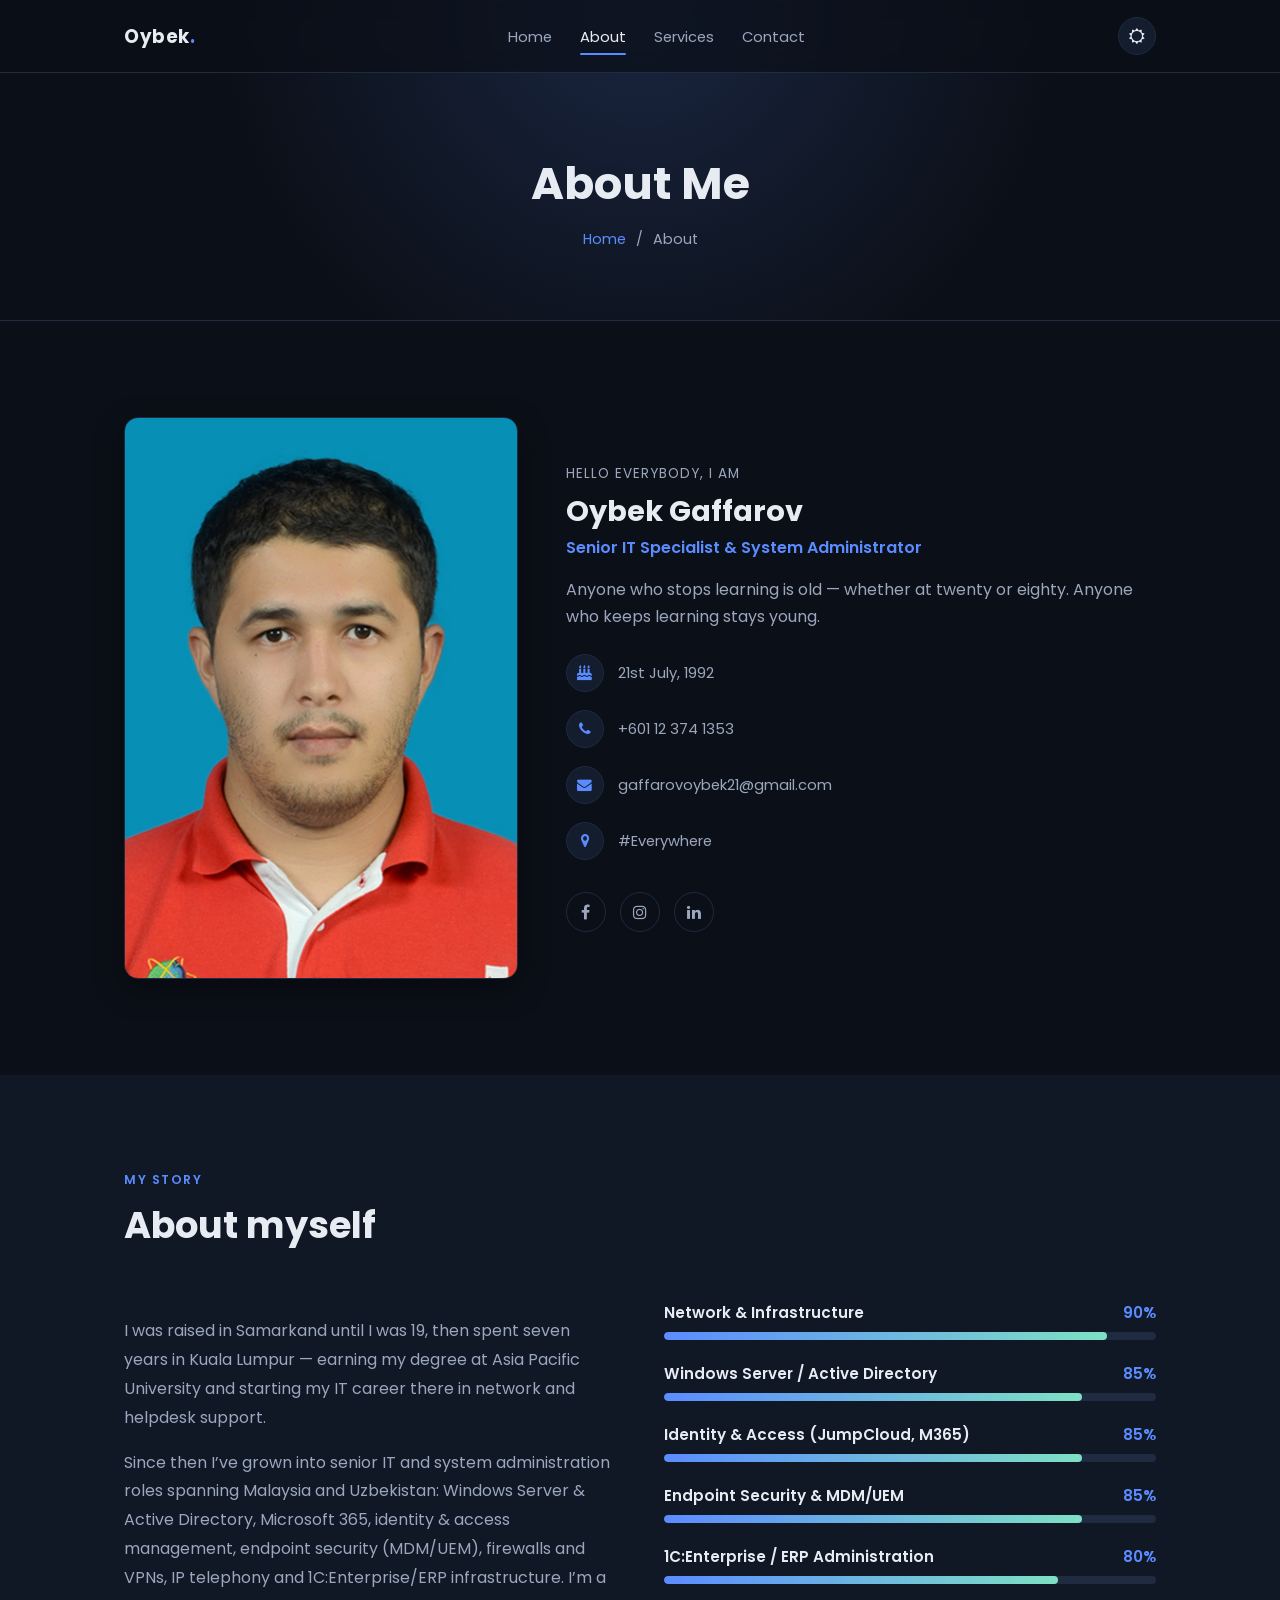
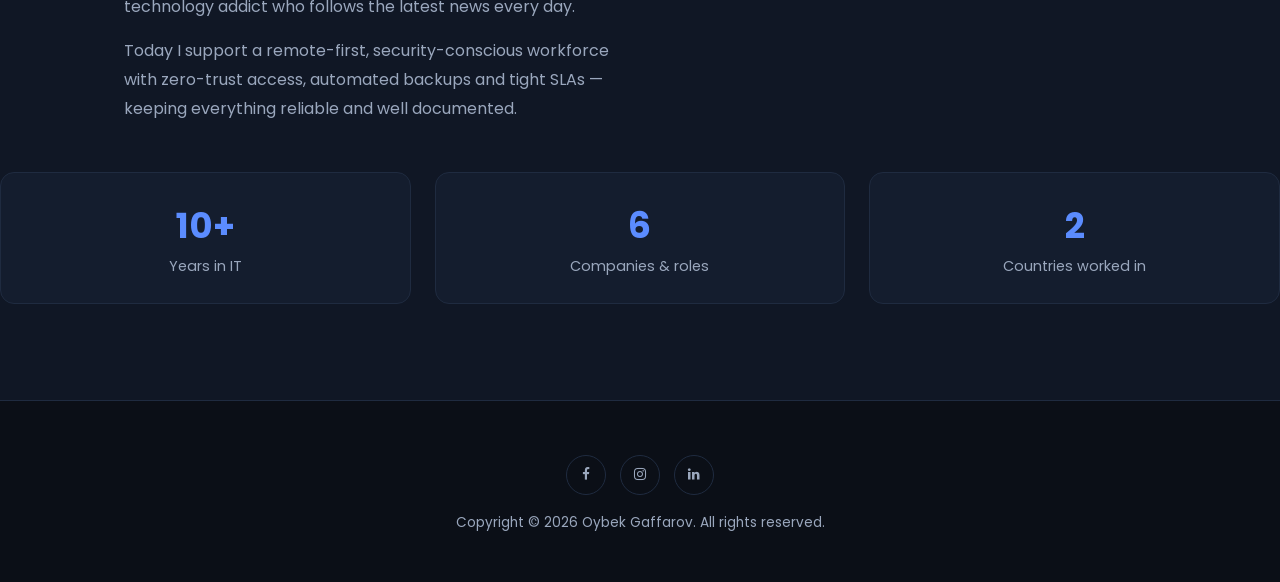
==== about-us.html @ 1976f448 "Enrich portfolio with real career data and visual polish - Hero, About, Skills rewritten to reflect " ====
<!doctype html>
<html lang="en">
<head>
	<script data-ad-client="ca-pub-3752044628903185" async src="https://pagead2.googlesyndication.com/pagead/js/adsbygoogle.js"></script>
	<script async src="https://www.googletagmanager.com/gtag/js?id=UA-128191536-2"></script>
	<script>
	  window.dataLayer = window.dataLayer || [];
	  function gtag(){dataLayer.push(arguments);}
	  gtag('js', new Date());
	  gtag('config', 'UA-128191536-2');
	</script>
	<meta charset="utf-8">
	<meta name="viewport" content="width=device-width, initial-scale=1, shrink-to-fit=no">
	<meta name="description" content="About Oybek Gaffarov — network engineer, tech enthusiast and lifelong learner.">
	<link rel="icon" href="img/favicon.png" type="image/png">
	<title>About — Oybek Gaffarov</title>
	<link rel="preconnect" href="https://fonts.googleapis.com">
	<link href="https://fonts.googleapis.com/css2?family=Poppins:wght@400;500;600;700&display=swap" rel="stylesheet">
	<link rel="stylesheet" href="css/font-awesome.min.css">
	<link rel="stylesheet" href="css/modern.css">
</head>
<body>

	<nav class="nav">
		<div class="container">
			<a href="index.html" class="brand">Oybek<span>.</span></a>
			<ul class="nav-links">
				<li><a href="index.html">Home</a></li>
				<li><a href="about-us.html" class="active">About</a></li>
				<li><a href="services.html">Services</a></li>
				<li><a href="contact.html">Contact</a></li>
			</ul>
			<div class="nav-actions">
				<button class="theme-toggle" aria-label="Toggle theme"><i class="fa fa-sun-o"></i></button>
				<button class="nav-toggle" aria-label="Toggle menu"><i class="fa fa-bars"></i></button>
			</div>
		</div>
	</nav>

	<header class="page-banner">
		<div class="container">
			<h1>About Me</h1>
			<div class="breadcrumb-nav"><a href="index.html">Home</a><span>/</span><span>About</span></div>
		</div>
	</header>

	<section>
		<div class="container">
			<div class="profile-grid">
				<div class="photo reveal"><img src="img/personal-2.jpg" alt="Oybek Gaffarov"></div>
				<div class="reveal">
					<div class="eyebrow">Hello everybody, I am</div>
					<h3>Oybek Gaffarov</h3>
					<div class="subtitle">Senior IT Specialist &amp; System Administrator</div>
					<p>Anyone who stops learning is old — whether at twenty or eighty. Anyone who keeps learning stays young.</p>
					<ul class="contact-info-list">
						<li><i class="fa fa-birthday-cake"></i> 21st July, 1992</li>
						<li><i class="fa fa-phone"></i> +601 12 374 1353</li>
						<li><i class="fa fa-envelope"></i> gaffarovoybek21@gmail.com</li>
						<li><i class="fa fa-map-marker"></i> #Everywhere</li>
					</ul>
					<div class="social-row">
						<a href="https://ru-ru.facebook.com/oybek.gaffarov" target="_blank" rel="noopener" aria-label="Facebook"><i class="fa fa-facebook"></i></a>
						<a href="https://www.instagram.com/ogaffarov/" target="_blank" rel="noopener" aria-label="Instagram"><i class="fa fa-instagram"></i></a>
						<a href="https://my.linkedin.com/in/oybek21" target="_blank" rel="noopener" aria-label="LinkedIn"><i class="fa fa-linkedin"></i></a>
					</div>
				</div>
			</div>
		</div>
	</section>

	<section class="bg-soft">
		<div class="container">
			<div class="section-head reveal">
				<div class="eyebrow">My story</div>
				<h2>About myself</h2>
			</div>
			<div class="about-grid">
				<div class="reveal">
					<p>I was raised in Samarkand until I was 19, then spent seven years in Kuala Lumpur — earning my degree at Asia Pacific University and starting my IT career there in network and helpdesk support.</p>
						<p>Since then I’ve grown into senior IT and system administration roles spanning Malaysia and Uzbekistan: Windows Server &amp; Active Directory, Microsoft 365, identity &amp; access management, endpoint security (MDM/UEM), firewalls and VPNs, IP telephony and 1C:Enterprise/ERP infrastructure. I’m a technology addict who follows the latest news every day.</p>
						<p>Today I support a remote-first, security-conscious workforce with zero-trust access, automated backups and tight SLAs — keeping everything reliable and well documented.</p>
				</div>
				<div class="reveal">
					<div class="skills-grid">
							<div class="skill-item"><h4>Network &amp; Infrastructure <span class="pct">90%</span></h4><div class="bar"><span data-pct="90"></span></div></div>
							<div class="skill-item"><h4>Windows Server / Active Directory <span class="pct">85%</span></h4><div class="bar"><span data-pct="85"></span></div></div>
							<div class="skill-item"><h4>Identity &amp; Access (JumpCloud, M365) <span class="pct">85%</span></h4><div class="bar"><span data-pct="85"></span></div></div>
							<div class="skill-item"><h4>Endpoint Security &amp; MDM/UEM <span class="pct">85%</span></h4><div class="bar"><span data-pct="85"></span></div></div>
							<div class="skill-item"><h4>1C:Enterprise / ERP Administration <span class="pct">80%</span></h4><div class="bar"><span data-pct="80"></span></div></div>
						</div>
					</div>
				</div>
			</div>
			<div class="stats-grid reveal">
				<div class="stat-card"><div class="num">10+</div><p>Years in IT</p></div>
				<div class="stat-card"><div class="num">6</div><p>Companies &amp; roles</p></div>
				<div class="stat-card"><div class="num">2</div><p>Countries worked in</p></div>
			</div>
		</div>
	</section>

	<footer class="footer">
		<div class="container">
			<div class="social-row">
				<a href="https://ru-ru.facebook.com/oybek.gaffarov" target="_blank" rel="noopener" aria-label="Facebook"><i class="fa fa-facebook"></i></a>
				<a href="https://www.instagram.com/ogaffarov/" target="_blank" rel="noopener" aria-label="Instagram"><i class="fa fa-instagram"></i></a>
				<a href="https://my.linkedin.com/in/oybek21" target="_blank" rel="noopener" aria-label="LinkedIn"><i class="fa fa-linkedin"></i></a>
			</div>
			<p>Copyright &copy; <script>document.write(new Date().getFullYear());</script> Oybek Gaffarov. All rights reserved.</p>
		</div>
	</footer>

	<button class="to-top" aria-label="Back to top"><i class="fa fa-angle-up"></i></button>
	<script src="js/modern.js"></script>
</body>
</html>
---- css/modern.css ----
/* Modern personal site theme — layered on top of legacy assets, but index.html no longer needs them */
:root{
  --bg:#0b0f17;
  --bg-soft:#101725;
  --card:#141d2e;
  --text:#e7ecf3;
  --text-dim:#9aa7bd;
  --accent:#5b8cff;
  --accent-2:#7ee0c3;
  --border:#1f2b40;
  --radius:14px;
  --shadow:0 10px 30px rgba(0,0,0,.35);
  --maxw:1080px;
}
[data-theme="light"]{
  --bg:#f6f8fb;
  --bg-soft:#ffffff;
  --card:#ffffff;
  --text:#101828;
  --text-dim:#5a6578;
  --border:#e4e9f1;
  --shadow:0 10px 30px rgba(20,30,50,.08);
}
*{box-sizing:border-box;}
html{scroll-behavior:smooth;}
body{
  margin:0;
  font-family:'Poppins',Arial,Helvetica,sans-serif;
  background:var(--bg);
  color:var(--text);
  transition:background .3s ease,color .3s ease;
  overflow-x:hidden;
}
a{color:inherit;text-decoration:none;}
img{max-width:100%;display:block;}
.container{max-width:var(--maxw);margin:0 auto;padding:0 24px;}
section{padding:96px 0;}

/* Nav */
.nav{
  position:fixed;top:0;left:0;right:0;z-index:1000;
  background:rgba(11,15,23,.7);
  backdrop-filter:blur(10px);
  border-bottom:1px solid var(--border);
  transition:background .3s ease,border-color .3s ease;
}
[data-theme="light"] .nav{background:rgba(255,255,255,.75);}
.nav .container{display:flex;align-items:center;justify-content:space-between;height:72px;}
.brand{font-weight:700;font-size:1.15rem;letter-spacing:.5px;}
.brand span{color:var(--accent);}
.nav-links{display:flex;gap:28px;list-style:none;margin:0;padding:0;}
.nav-links a{
  font-size:.92rem;color:var(--text-dim);position:relative;padding:6px 0;
  transition:color .2s ease;
}
.nav-links a:hover,.nav-links a.active{color:var(--text);}
.nav-links a.active::after{
  content:"";position:absolute;left:0;bottom:-2px;width:100%;height:2px;background:var(--accent);border-radius:2px;
}
.nav-actions{display:flex;align-items:center;gap:14px;}
.theme-toggle{
  width:38px;height:38px;border-radius:50%;border:1px solid var(--border);
  background:var(--card);color:var(--text);display:flex;align-items:center;justify-content:center;
  cursor:pointer;font-size:1rem;transition:transform .2s ease;
}
.theme-toggle:hover{transform:scale(1.08);}
.nav-toggle{display:none;background:none;border:none;color:var(--text);font-size:1.4rem;cursor:pointer;}

@media (max-width:820px){
  .nav-links{
    position:fixed;inset:72px 0 0 0;flex-direction:column;align-items:center;justify-content:center;gap:32px;
    background:var(--bg);transform:translateX(100%);transition:transform .3s ease;
  }
  .nav-links.open{transform:translateX(0);}
  .nav-toggle{display:block;}
}

/* Hero */
.hero{
  min-height:100vh;display:flex;align-items:center;padding-top:72px;
  position:relative;
}
.hero::before{
  content:"";position:absolute;inset:0;z-index:-1;
  background:radial-gradient(circle at 80% 20%,rgba(91,140,255,.18),transparent 55%),
             radial-gradient(circle at 10% 80%,rgba(126,224,195,.12),transparent 55%);
}
.hero .container{display:grid;grid-template-columns:1.1fr .9fr;gap:48px;align-items:center;}
.hero-eyebrow{color:var(--accent);font-weight:600;letter-spacing:1.5px;text-transform:uppercase;font-size:.8rem;}
.hero h1{font-size:clamp(2.2rem,5vw,3.4rem);line-height:1.1;margin:14px 0 8px;}
.hero h1 .highlight{color:var(--accent);}
.hero .role{font-size:1.2rem;color:var(--text-dim);min-height:1.6em;}
.hero .role .cursor{display:inline-block;width:2px;background:var(--accent);margin-left:2px;animation:blink 1s steps(1) infinite;}
@keyframes blink{50%{opacity:0;}}
.hero p.lead{color:var(--text-dim);margin:18px 0 28px;max-width:520px;}
.btn-row{display:flex;gap:14px;flex-wrap:wrap;}
.btn{
  display:inline-flex;align-items:center;gap:8px;padding:13px 26px;border-radius:999px;
  font-weight:600;font-size:.92rem;transition:all .25s ease;border:1px solid transparent;cursor:pointer;
}
.btn-primary{background:var(--accent);color:#fff;}
.btn-primary:hover{transform:translateY(-2px);box-shadow:0 12px 24px rgba(91,140,255,.35);}
.btn-outline{border-color:var(--border);color:var(--text);}
.btn-outline:hover{border-color:var(--accent);color:var(--accent);}
.social-row{display:flex;gap:14px;margin-top:32px;}
.social-row a{
  width:40px;height:40px;border-radius:50%;border:1px solid var(--border);
  display:flex;align-items:center;justify-content:center;transition:all .2s ease;color:var(--text-dim);
}
.social-row a:hover{background:var(--accent);color:#fff;border-color:var(--accent);transform:translateY(-3px);}

.hero-portrait{position:relative;justify-self:center;}
.hero-portrait .ring{
  width:320px;height:320px;border-radius:50%;overflow:hidden;border:4px solid var(--card);
  box-shadow:var(--shadow);position:relative;
}
.hero-portrait img{width:100%;height:100%;object-fit:cover;}
.hero-portrait .badge{
  position:absolute;bottom:10px;right:0;background:var(--card);border:1px solid var(--border);
  border-radius:999px;padding:10px 16px;font-size:.8rem;font-weight:600;box-shadow:var(--shadow);
  display:flex;align-items:center;gap:8px;
}
.hero-portrait .badge .dot{width:8px;height:8px;border-radius:50%;background:var(--accent-2);}

/* Reveal */
.reveal{opacity:0;transform:translateY(24px);transition:opacity .6s ease,transform .6s ease;}
.reveal.in{opacity:1;transform:none;}

/* Section heads */
.section-head{margin-bottom:48px;}
.section-head .eyebrow{color:var(--accent);font-weight:600;letter-spacing:1.5px;text-transform:uppercase;font-size:.78rem;}
.section-head h2{font-size:clamp(1.7rem,3vw,2.3rem);margin:8px 0 6px;}
.section-head p{color:var(--text-dim);max-width:560px;}

.bg-soft{background:var(--bg-soft);}

/* About grid */
.about-grid{display:grid;grid-template-columns:1fr 1fr;gap:48px;align-items:start;}
.about-grid p{color:var(--text-dim);line-height:1.8;margin-bottom:16px;}
.facts{list-style:none;margin:24px 0 0;padding:0;display:grid;grid-template-columns:1fr 1fr;gap:14px;}
.facts li{font-size:.9rem;color:var(--text-dim);display:flex;align-items:center;gap:10px;}
.facts li i{color:var(--accent);width:18px;}

/* Skills */
.skills-grid{display:grid;gap:22px;}
.skill-item h4{display:flex;justify-content:space-between;font-size:.95rem;font-weight:600;margin:0 0 8px;}
.skill-item h4 .pct{color:var(--accent);}
.bar{height:8px;border-radius:99px;background:var(--border);overflow:hidden;}
.bar span{display:block;height:100%;width:0;border-radius:99px;background:linear-gradient(90deg,var(--accent),var(--accent-2));transition:width 1.2s ease;}

/* Skill tag cloud */
.tag-cloud{display:flex;flex-wrap:wrap;gap:10px;margin-top:36px;}
.tag-cloud span{
  font-size:.82rem;color:var(--text-dim);background:var(--card);border:1px solid var(--border);
  padding:7px 14px;border-radius:999px;transition:all .2s ease;cursor:default;
}
.tag-cloud span:hover{color:var(--accent);border-color:var(--accent);transform:translateY(-2px);}

/* Timeline */
.timeline{position:relative;padding-left:30px;border-left:2px solid var(--border);}
.timeline-item{position:relative;padding-bottom:40px;}
.timeline-item:last-child{padding-bottom:0;}
.timeline-item::before{
  content:"";position:absolute;left:-37px;top:4px;width:12px;height:12px;border-radius:50%;
  background:var(--accent);border:3px solid var(--bg);box-shadow:0 0 0 4px rgba(91,140,255,.15);
}
.timeline-item .period{
  display:inline-block;font-size:.74rem;color:var(--accent);font-weight:600;text-transform:uppercase;
  letter-spacing:.5px;background:rgba(91,140,255,.1);padding:4px 12px;border-radius:999px;
}
.timeline-item h4{margin:10px 0 4px;font-size:1.08rem;}
.timeline-item .company{color:var(--text-dim);font-size:.86rem;margin-bottom:8px;display:flex;align-items:center;gap:8px;}
.timeline-item .company i{color:var(--accent);}
.timeline-item p{margin:0 0 8px;color:var(--text-dim);font-size:.92rem;line-height:1.6;}
.role-points{margin:8px 0 0;padding-left:0;list-style:none;display:grid;gap:7px;}
.role-points li{position:relative;padding-left:22px;color:var(--text-dim);font-size:.9rem;line-height:1.55;}
.role-points li::before{content:"\f00c";font-family:FontAwesome;position:absolute;left:0;top:1px;color:var(--accent-2);font-size:.78rem;}
.role-points strong{color:var(--text);font-weight:600;}

.tabs{display:flex;gap:10px;margin-bottom:32px;}
.tab-btn{
  padding:10px 20px;border-radius:999px;border:1px solid var(--border);background:transparent;color:var(--text-dim);
  font-weight:600;font-size:.88rem;cursor:pointer;transition:all .2s ease;
}
.tab-btn.active{background:var(--accent);color:#fff;border-color:var(--accent);}
.tab-panel{display:none;}
.tab-panel.active{display:block;}

/* Cards */
.cards-grid{display:grid;grid-template-columns:repeat(3,1fr);gap:24px;}
.card{
  background:var(--card);border:1px solid var(--border);border-radius:var(--radius);padding:30px;
  transition:transform .25s ease,box-shadow .25s ease;
}
.card:hover{transform:translateY(-6px);box-shadow:var(--shadow);}
.card i{font-size:1.6rem;color:var(--accent);margin-bottom:14px;display:inline-block;}
.card h4{margin:0 0 8px;font-size:1.05rem;}
.card p{margin:0;color:var(--text-dim);font-size:.9rem;line-height:1.6;}

/* Contact */
.contact-grid{display:grid;grid-template-columns:.9fr 1.1fr;gap:48px;}
.contact-info-list{list-style:none;margin:24px 0;padding:0;display:flex;flex-direction:column;gap:18px;}
.contact-info-list li{display:flex;align-items:center;gap:14px;color:var(--text-dim);font-size:.92rem;}
.contact-info-list i{
  width:38px;height:38px;border-radius:50%;background:var(--card);border:1px solid var(--border);
  display:flex;align-items:center;justify-content:center;color:var(--accent);flex-shrink:0;
}
form.contact-form{display:grid;gap:16px;}
.form-row{display:grid;grid-template-columns:1fr 1fr;gap:16px;}
.contact-form input,.contact-form textarea{
  width:100%;padding:14px 16px;border-radius:10px;border:1px solid var(--border);
  background:var(--card);color:var(--text);font-family:inherit;font-size:.92rem;transition:border-color .2s ease;
}
.contact-form input:focus,.contact-form textarea:focus{outline:none;border-color:var(--accent);}
.contact-form textarea{resize:vertical;min-height:130px;}
#form-status{font-size:.88rem;margin-top:6px;min-height:1.2em;}
#form-status.ok{color:var(--accent-2);}
#form-status.err{color:#ff6b6b;}

/* Inner page banner */
.page-banner{
  padding:150px 0 70px;text-align:center;position:relative;
  background:radial-gradient(circle at 50% 0%,rgba(91,140,255,.18),transparent 60%);
  border-bottom:1px solid var(--border);
}
.page-banner h1{font-size:clamp(2rem,4vw,2.8rem);margin:0 0 12px;}
.breadcrumb-nav{display:flex;gap:10px;justify-content:center;color:var(--text-dim);font-size:.9rem;}
.breadcrumb-nav a{color:var(--accent);}
.breadcrumb-nav span{color:var(--text-dim);}

/* Profile (about) */
.profile-grid{display:grid;grid-template-columns:.8fr 1.2fr;gap:48px;align-items:center;}
.profile-grid .photo{border-radius:var(--radius);overflow:hidden;border:1px solid var(--border);box-shadow:var(--shadow);}
.profile-grid h3{font-size:1.8rem;margin:6px 0 2px;}
.profile-grid .subtitle{color:var(--accent);font-weight:600;margin-bottom:14px;}
.profile-grid .eyebrow{color:var(--text-dim);font-size:.85rem;text-transform:uppercase;letter-spacing:1px;}
.profile-grid p{color:var(--text-dim);line-height:1.7;}

/* Stats */
.stats-grid{display:grid;grid-template-columns:repeat(3,1fr);gap:24px;margin-top:32px;}
.stat-card{background:var(--card);border:1px solid var(--border);border-radius:var(--radius);padding:26px;text-align:center;}
.stat-card .num{font-size:2.2rem;font-weight:700;color:var(--accent);}
.stat-card p{margin:4px 0 0;color:var(--text-dim);font-size:.9rem;}

/* Service cards with image */
.service-card{
  background:var(--card);border:1px solid var(--border);border-radius:var(--radius);overflow:hidden;
  transition:transform .25s ease,box-shadow .25s ease;text-align:center;
}
.service-card:hover{transform:translateY(-6px);box-shadow:var(--shadow);}
.service-card .thumb{height:150px;display:flex;align-items:center;justify-content:center;background:var(--bg-soft);padding:24px;}
.service-card .thumb img{max-height:100%;width:auto;object-fit:contain;}
.service-card .body{padding:26px;}
.service-card h4{margin:0 0 8px;font-size:1.1rem;}
.service-card p{margin:0;color:var(--text-dim);font-size:.9rem;line-height:1.6;}

/* Map */
.map-embed{border:1px solid var(--border);border-radius:var(--radius);overflow:hidden;margin-bottom:40px;height:340px;}
.map-embed iframe{width:100%;height:100%;border:0;filter:grayscale(.2);}

@media (max-width:900px){
  .profile-grid{grid-template-columns:1fr;text-align:center;}
  .stats-grid{grid-template-columns:1fr;}
}

/* Footer */
.footer{padding:36px 0;border-top:1px solid var(--border);text-align:center;color:var(--text-dim);font-size:.85rem;}
.footer .social-row{justify-content:center;margin:18px 0;}

/* Back to top */
.to-top{
  position:fixed;bottom:28px;right:28px;width:44px;height:44px;border-radius:50%;
  background:var(--accent);color:#fff;display:flex;align-items:center;justify-content:center;
  border:none;cursor:pointer;opacity:0;transform:translateY(10px);transition:all .25s ease;z-index:900;
}
.to-top.show{opacity:1;transform:none;}

@media (max-width:900px){
  .hero .container{grid-template-columns:1fr;text-align:center;}
  .hero-portrait{order:-1;}
  .social-row,.btn-row{justify-content:center;}
  .about-grid,.contact-grid{grid-template-columns:1fr;}
  .cards-grid{grid-template-columns:1fr;}
  .form-row{grid-template-columns:1fr;}
  .facts{grid-template-columns:1fr;}
}
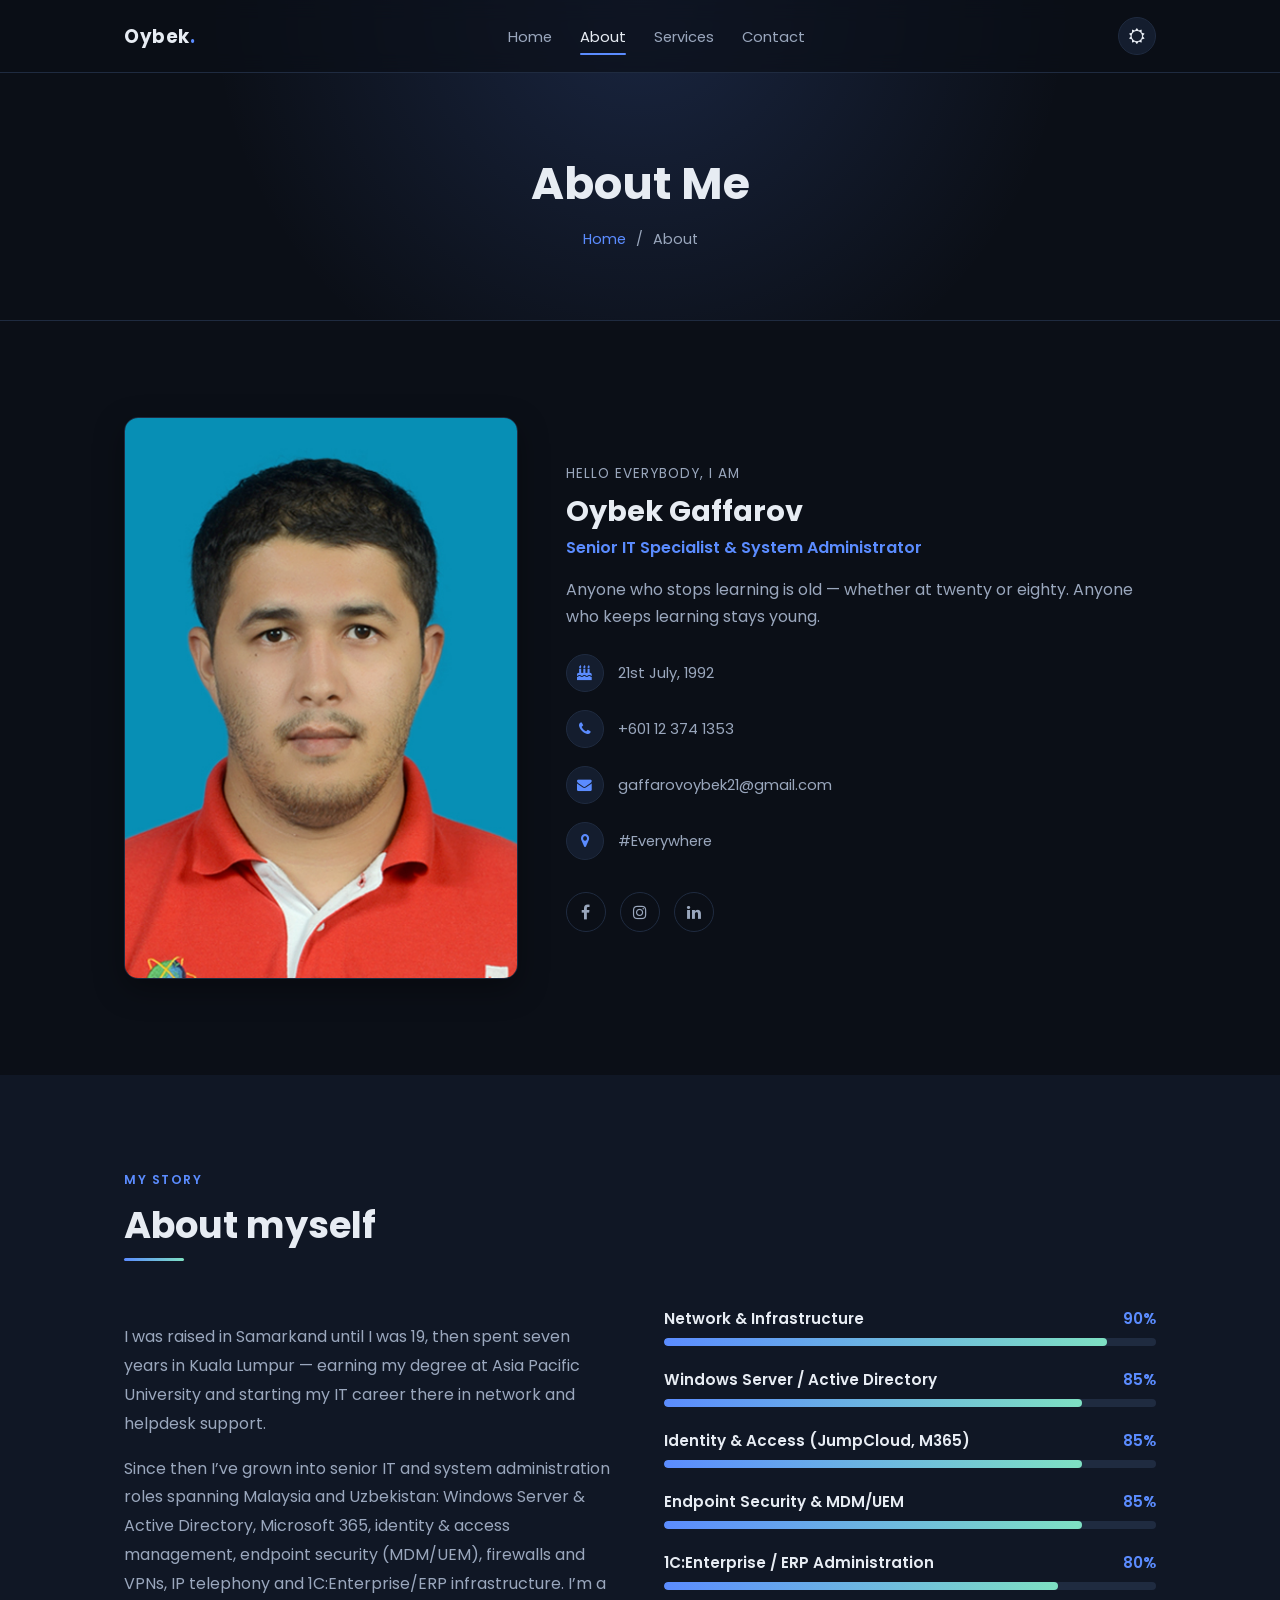
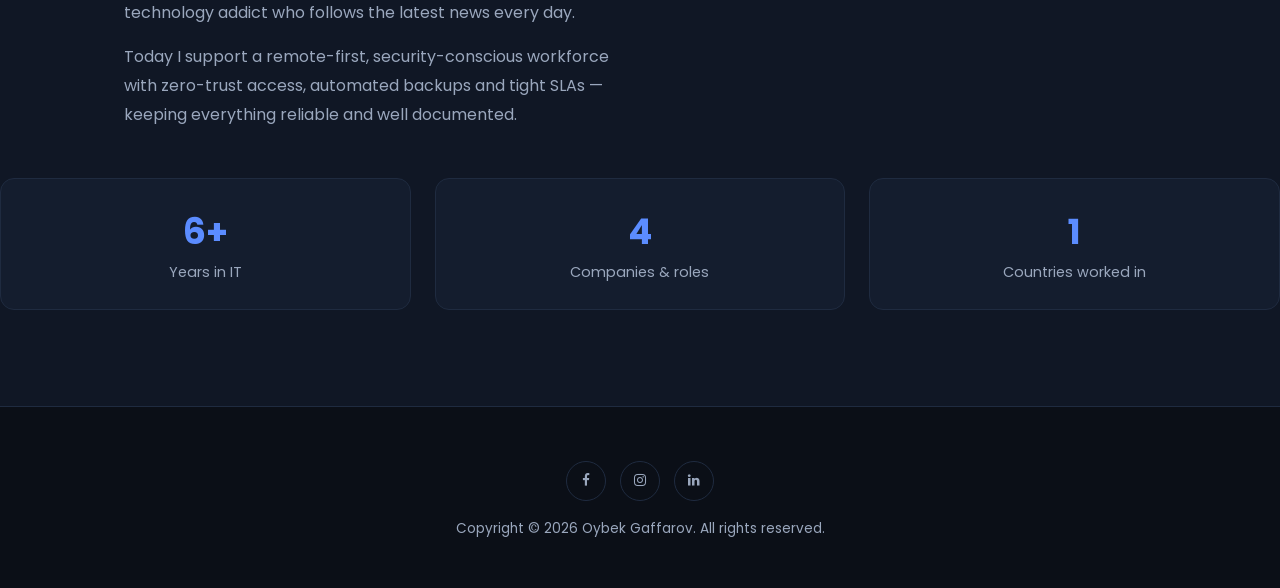
==== commit bbec88c8: "Add rich animations and visual polish - Hero: floating gradient blobs, animated shine gradient on na" ====
--- a/about-us.html
+++ b/about-us.html
@@ -12,7 +12,8 @@
 	<meta charset="utf-8">
 	<meta name="viewport" content="width=device-width, initial-scale=1, shrink-to-fit=no">
 	<meta name="description" content="About Oybek Gaffarov — network engineer, tech enthusiast and lifelong learner.">
-	<link rel="icon" href="img/favicon.png" type="image/png">
+	<link rel="icon" href="img/favicon.svg" type="image/svg+xml">
+	<link rel="alternate icon" href="img/favicon.png" type="image/png">
 	<title>About — Oybek Gaffarov</title>
 	<link rel="preconnect" href="https://fonts.googleapis.com">
 	<link href="https://fonts.googleapis.com/css2?family=Poppins:wght@400;500;600;700&display=swap" rel="stylesheet">
@@ -20,6 +21,8 @@
 	<link rel="stylesheet" href="css/modern.css">
 </head>
 <body>
+
+	<div class="scroll-progress"></div>
 
 	<nav class="nav">
 		<div class="container">
--- a/css/modern.css
+++ b/css/modern.css
@@ -85,10 +85,22 @@
   background:radial-gradient(circle at 80% 20%,rgba(91,140,255,.18),transparent 55%),
              radial-gradient(circle at 10% 80%,rgba(126,224,195,.12),transparent 55%);
 }
+/* Floating animated blobs behind hero */
+.hero .blob{position:absolute;border-radius:50%;filter:blur(60px);opacity:.5;z-index:-1;pointer-events:none;}
+.hero .blob.b1{width:380px;height:380px;background:rgba(91,140,255,.35);top:-60px;right:-40px;animation:float1 14s ease-in-out infinite;}
+.hero .blob.b2{width:320px;height:320px;background:rgba(126,224,195,.28);bottom:-80px;left:-60px;animation:float2 18s ease-in-out infinite;}
+@keyframes float1{0%,100%{transform:translate(0,0) scale(1);}50%{transform:translate(-30px,40px) scale(1.1);}}
+@keyframes float2{0%,100%{transform:translate(0,0) scale(1);}50%{transform:translate(40px,-30px) scale(1.08);}}
 .hero .container{display:grid;grid-template-columns:1.1fr .9fr;gap:48px;align-items:center;}
 .hero-eyebrow{color:var(--accent);font-weight:600;letter-spacing:1.5px;text-transform:uppercase;font-size:.8rem;}
 .hero h1{font-size:clamp(2.2rem,5vw,3.4rem);line-height:1.1;margin:14px 0 8px;}
-.hero h1 .highlight{color:var(--accent);}
+.hero h1 .highlight{
+  background:linear-gradient(90deg,var(--accent),var(--accent-2),var(--accent));
+  background-size:200% auto;
+  -webkit-background-clip:text;background-clip:text;-webkit-text-fill-color:transparent;
+  animation:shine 5s linear infinite;
+}
+@keyframes shine{to{background-position:200% center;}}
 .hero .role{font-size:1.2rem;color:var(--text-dim);min-height:1.6em;}
 .hero .role .cursor{display:inline-block;width:2px;background:var(--accent);margin-left:2px;animation:blink 1s steps(1) infinite;}
 @keyframes blink{50%{opacity:0;}}
@@ -109,10 +121,17 @@
 }
 .social-row a:hover{background:var(--accent);color:#fff;border-color:var(--accent);transform:translateY(-3px);}
 
-.hero-portrait{position:relative;justify-self:center;}
+.hero-portrait{position:relative;justify-self:center;animation:bob 6s ease-in-out infinite;}
+@keyframes bob{0%,100%{transform:translateY(0);}50%{transform:translateY(-16px);}}
+.hero-portrait::before{
+  content:"";position:absolute;inset:-14px;border-radius:50%;z-index:0;
+  background:conic-gradient(from 0deg,var(--accent),var(--accent-2),var(--accent));
+  animation:spin 8s linear infinite;filter:blur(2px);opacity:.85;
+}
+@keyframes spin{to{transform:rotate(360deg);}}
 .hero-portrait .ring{
-  width:320px;height:320px;border-radius:50%;overflow:hidden;border:4px solid var(--card);
-  box-shadow:var(--shadow);position:relative;
+  width:320px;height:320px;border-radius:50%;overflow:hidden;border:6px solid var(--bg);
+  box-shadow:var(--shadow);position:relative;z-index:1;
 }
 .hero-portrait img{width:100%;height:100%;object-fit:cover;}
 .hero-portrait .badge{
@@ -190,10 +209,17 @@
 .cards-grid{display:grid;grid-template-columns:repeat(3,1fr);gap:24px;}
 .card{
   background:var(--card);border:1px solid var(--border);border-radius:var(--radius);padding:30px;
-  transition:transform .25s ease,box-shadow .25s ease;
-}
-.card:hover{transform:translateY(-6px);box-shadow:var(--shadow);}
-.card i{font-size:1.6rem;color:var(--accent);margin-bottom:14px;display:inline-block;}
+  transition:transform .3s ease,box-shadow .3s ease,border-color .3s ease;position:relative;overflow:hidden;
+}
+.card::before{
+  content:"";position:absolute;top:0;left:0;right:0;height:3px;
+  background:linear-gradient(90deg,var(--accent),var(--accent-2));
+  transform:scaleX(0);transform-origin:left;transition:transform .3s ease;
+}
+.card:hover{transform:translateY(-8px);box-shadow:0 18px 40px rgba(91,140,255,.18);border-color:var(--accent);}
+.card:hover::before{transform:scaleX(1);}
+.card i{font-size:1.7rem;color:var(--accent);margin-bottom:14px;display:inline-block;transition:transform .3s ease;}
+.card:hover i{transform:scale(1.15) rotate(-6deg);}
 .card h4{margin:0 0 8px;font-size:1.05rem;}
 .card p{margin:0;color:var(--text-dim);font-size:.9rem;line-height:1.6;}
 
@@ -274,6 +300,57 @@
   border:none;cursor:pointer;opacity:0;transform:translateY(10px);transition:all .25s ease;z-index:900;
 }
 .to-top.show{opacity:1;transform:none;}
+
+/* Scroll progress bar */
+.scroll-progress{
+  position:fixed;top:0;left:0;height:3px;width:0;z-index:1100;
+  background:linear-gradient(90deg,var(--accent),var(--accent-2));
+  box-shadow:0 0 10px rgba(91,140,255,.6);transition:width .1s linear;
+}
+
+/* Nav shrink on scroll */
+.nav.scrolled{box-shadow:0 6px 24px rgba(0,0,0,.18);}
+.nav.scrolled .container{height:60px;}
+
+/* Reveal direction variants + stagger */
+.reveal.from-left{transform:translateX(-40px);}
+.reveal.from-right{transform:translateX(40px);}
+.reveal.zoom{transform:scale(.92);}
+.reveal.in{opacity:1;transform:none;}
+
+/* Animated underline under section headings */
+.section-head h2{position:relative;display:inline-block;}
+.section-head h2::after{
+  content:"";position:absolute;left:0;bottom:-8px;height:3px;width:0;border-radius:3px;
+  background:linear-gradient(90deg,var(--accent),var(--accent-2));transition:width .8s ease .2s;
+}
+.section-head.in h2::after,.reveal.in .section-head h2::after,.section-head h2.in::after{width:60px;}
+
+/* Skill bar shimmer */
+.bar span{position:relative;}
+.bar span::after{
+  content:"";position:absolute;inset:0;border-radius:99px;
+  background:linear-gradient(90deg,transparent,rgba(255,255,255,.35),transparent);
+  transform:translateX(-100%);animation:shimmer 2.2s ease-in-out infinite;
+}
+@keyframes shimmer{100%{transform:translateX(100%);}}
+
+/* Buttons subtle pulse on primary */
+.btn-primary{position:relative;overflow:hidden;}
+.btn-primary::after{
+  content:"";position:absolute;top:50%;left:50%;width:0;height:0;border-radius:50%;
+  background:rgba(255,255,255,.25);transform:translate(-50%,-50%);transition:width .5s ease,height .5s ease;
+}
+.btn-primary:hover::after{width:240px;height:240px;}
+
+/* Social row pop */
+.social-row a:hover{transform:translateY(-4px) scale(1.1);}
+
+/* Respect reduced motion */
+@media (prefers-reduced-motion:reduce){
+  *,*::before,*::after{animation:none !important;transition:none !important;}
+  .reveal{opacity:1 !important;transform:none !important;}
+}
 
 @media (max-width:900px){
   .hero .container{grid-template-columns:1fr;text-align:center;}
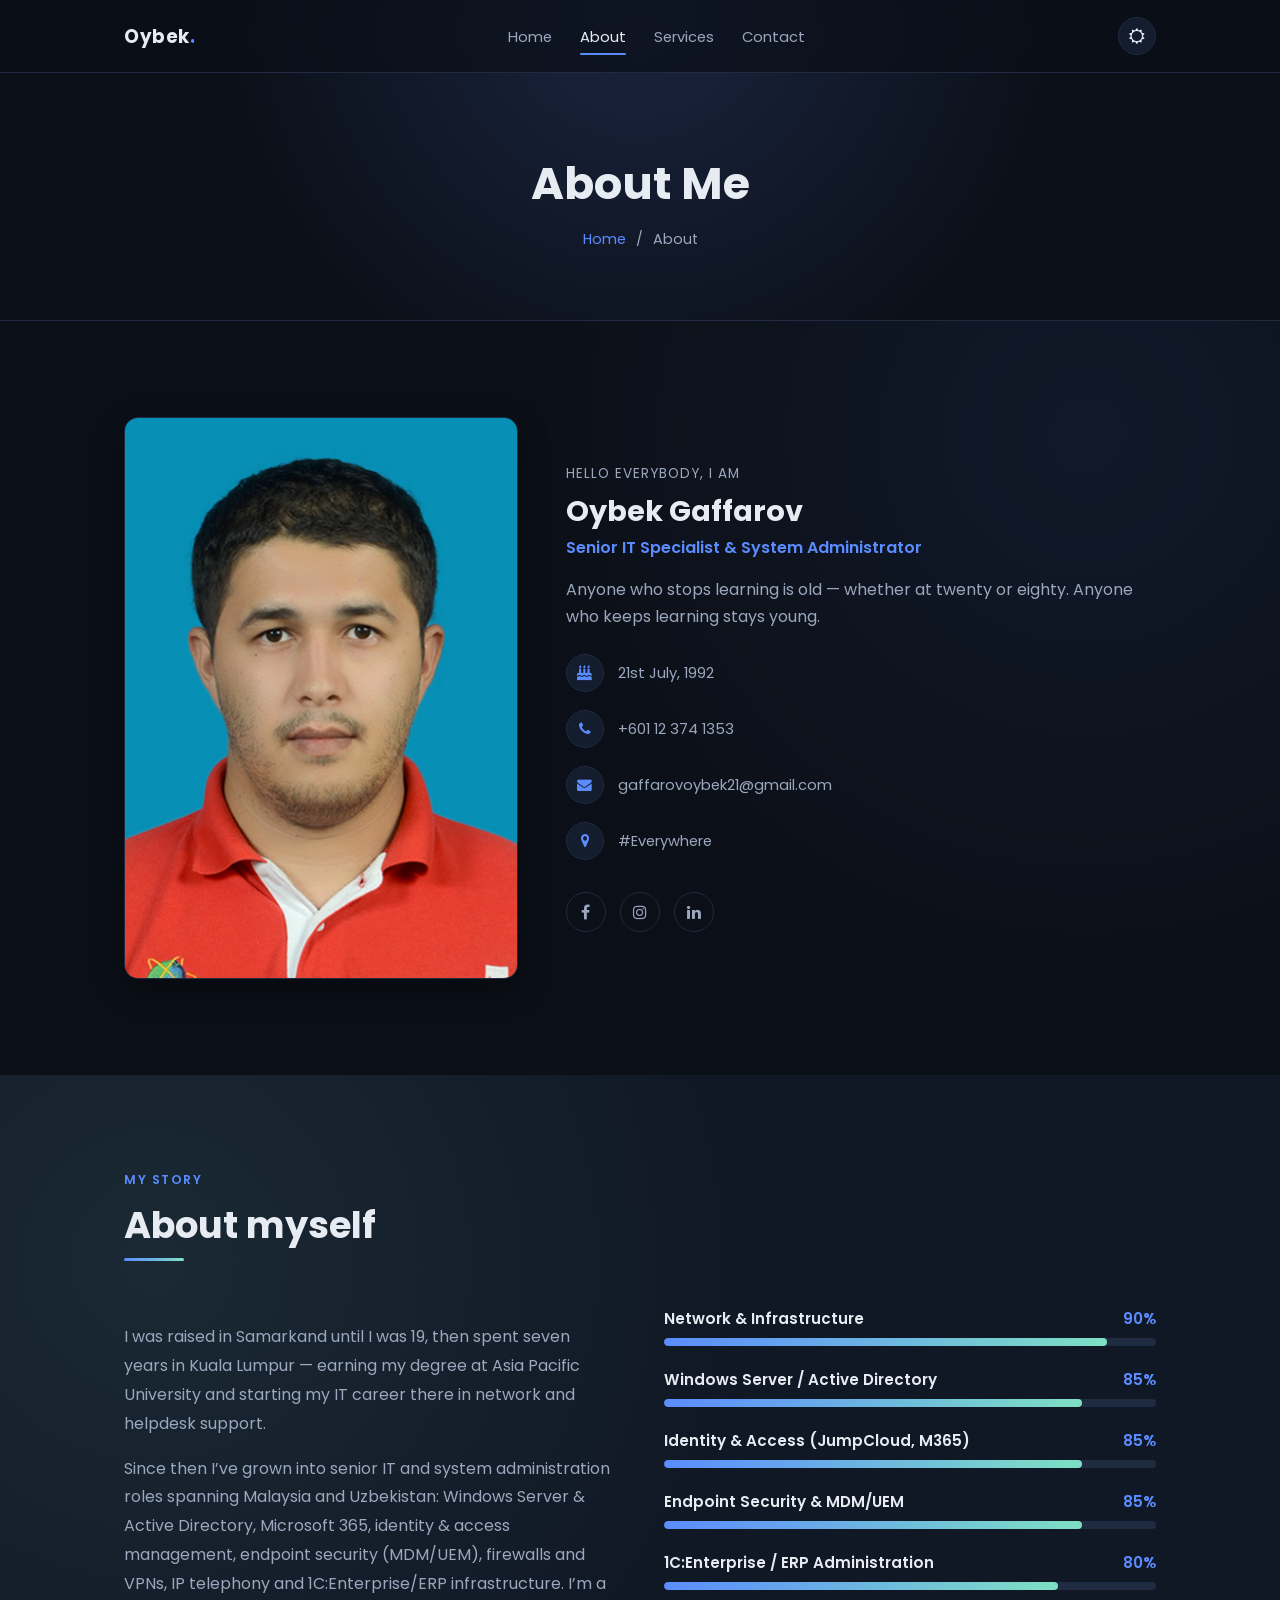
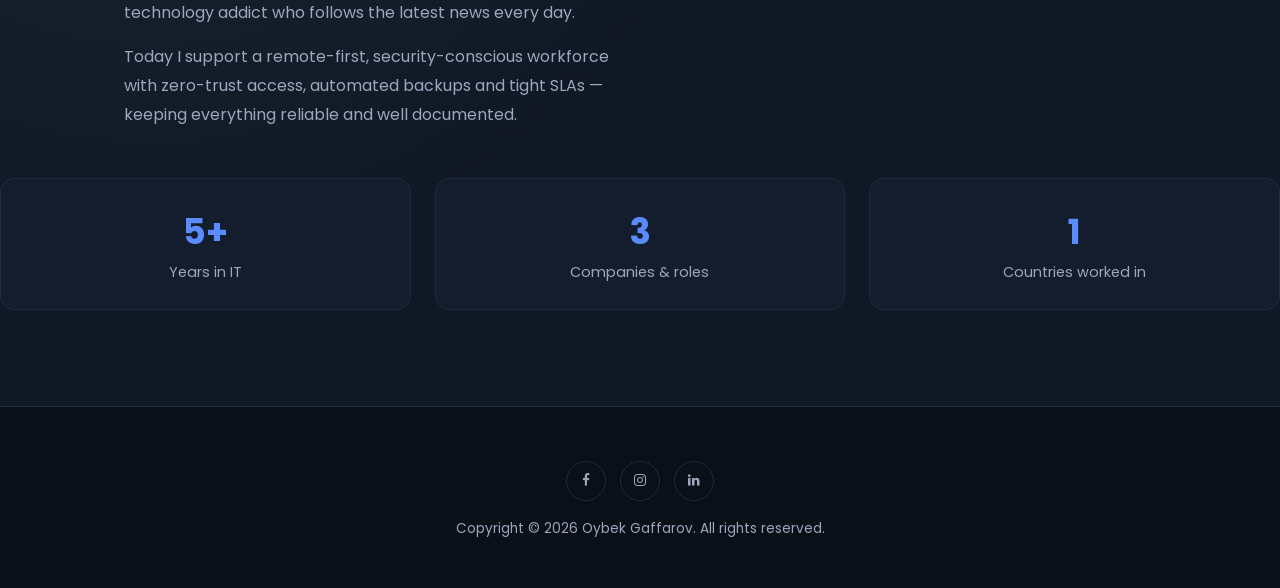
==== commit bfda6bd4: "Reposition hero badge, update its text, and add distinct cohesive section backgrounds" ====
--- a/about-us.html
+++ b/about-us.html
@@ -20,7 +20,7 @@
 	<link rel="stylesheet" href="css/font-awesome.min.css">
 	<link rel="stylesheet" href="css/modern.css">
 </head>
-<body>
+<body class="page-loading page-about">
 
 	<div class="scroll-progress"></div>
 
--- a/css/modern.css
+++ b/css/modern.css
@@ -121,7 +121,8 @@
 }
 .social-row a:hover{background:var(--accent);color:#fff;border-color:var(--accent);transform:translateY(-3px);}
 
-.hero-portrait{position:relative;justify-self:center;animation:bob 6s ease-in-out infinite;}
+.hero-portrait-wrap{justify-self:center;will-change:transform;transition:transform .15s ease-out;}
+.hero-portrait{position:relative;animation:bob 6s ease-in-out infinite;}
 @keyframes bob{0%,100%{transform:translateY(0);}50%{transform:translateY(-16px);}}
 .hero-portrait::before{
   content:"";position:absolute;inset:-14px;border-radius:50%;z-index:0;
@@ -135,7 +136,8 @@
 }
 .hero-portrait img{width:100%;height:100%;object-fit:cover;}
 .hero-portrait .badge{
-  position:absolute;bottom:10px;right:0;background:var(--card);border:1px solid var(--border);
+  position:absolute;bottom:-14px;left:50%;transform:translateX(-50%);white-space:nowrap;
+  background:var(--card);border:1px solid var(--border);z-index:3;
   border-radius:999px;padding:10px 16px;font-size:.8rem;font-weight:600;box-shadow:var(--shadow);
   display:flex;align-items:center;gap:8px;
 }
@@ -152,6 +154,38 @@
 .section-head p{color:var(--text-dim);max-width:560px;}
 
 .bg-soft{background:var(--bg-soft);}
+
+/* Per-section cohesive background tints (subtle, accent-based) */
+section[id]{position:relative;}
+#about{background:
+  radial-gradient(circle at 85% 15%,rgba(91,140,255,.10),transparent 45%),
+  var(--bg-soft);}
+#skills{background:
+  radial-gradient(circle at 12% 20%,rgba(126,224,195,.09),transparent 45%),
+  var(--bg);}
+#experience{background:
+  radial-gradient(circle at 90% 80%,rgba(126,224,195,.10),transparent 50%),
+  var(--bg-soft);}
+#services{background:
+  radial-gradient(circle at 15% 85%,rgba(91,140,255,.10),transparent 48%),
+  var(--bg);}
+#contact{background:
+  radial-gradient(circle at 80% 20%,rgba(91,140,255,.10),transparent 45%),
+  radial-gradient(circle at 15% 90%,rgba(126,224,195,.08),transparent 45%),
+  var(--bg-soft);}
+
+/* Inner-page section tints (match the home-page sections) */
+.page-about section{background:
+  radial-gradient(circle at 85% 15%,rgba(91,140,255,.08),transparent 45%),var(--bg);}
+.page-about section.bg-soft{background:
+  radial-gradient(circle at 12% 20%,rgba(126,224,195,.09),transparent 45%),var(--bg-soft);}
+.page-services section{background:
+  radial-gradient(circle at 15% 85%,rgba(91,140,255,.09),transparent 48%),var(--bg);}
+.page-services section.bg-soft{background:
+  radial-gradient(circle at 90% 80%,rgba(126,224,195,.10),transparent 50%),var(--bg-soft);}
+.page-contact section{background:
+  radial-gradient(circle at 80% 20%,rgba(91,140,255,.09),transparent 45%),
+  radial-gradient(circle at 15% 90%,rgba(126,224,195,.08),transparent 45%),var(--bg);}
 
 /* About grid */
 .about-grid{display:grid;grid-template-columns:1fr 1fr;gap:48px;align-items:start;}
@@ -352,6 +386,16 @@
   .reveal{opacity:1 !important;transform:none !important;}
 }
 
+/* Page load transition */
+body.page-loading{opacity:0;}
+body{opacity:1;transition:opacity .5s ease;}
+
+/* Network canvas behind hero */
+.hero-net{position:absolute;inset:0;width:100%;height:100%;z-index:-1;opacity:.5;pointer-events:none;}
+
+/* Parallax-ready elements */
+.hero-portrait,.hero .blob{will-change:transform;}
+
 @media (max-width:900px){
   .hero .container{grid-template-columns:1fr;text-align:center;}
   .hero-portrait{order:-1;}
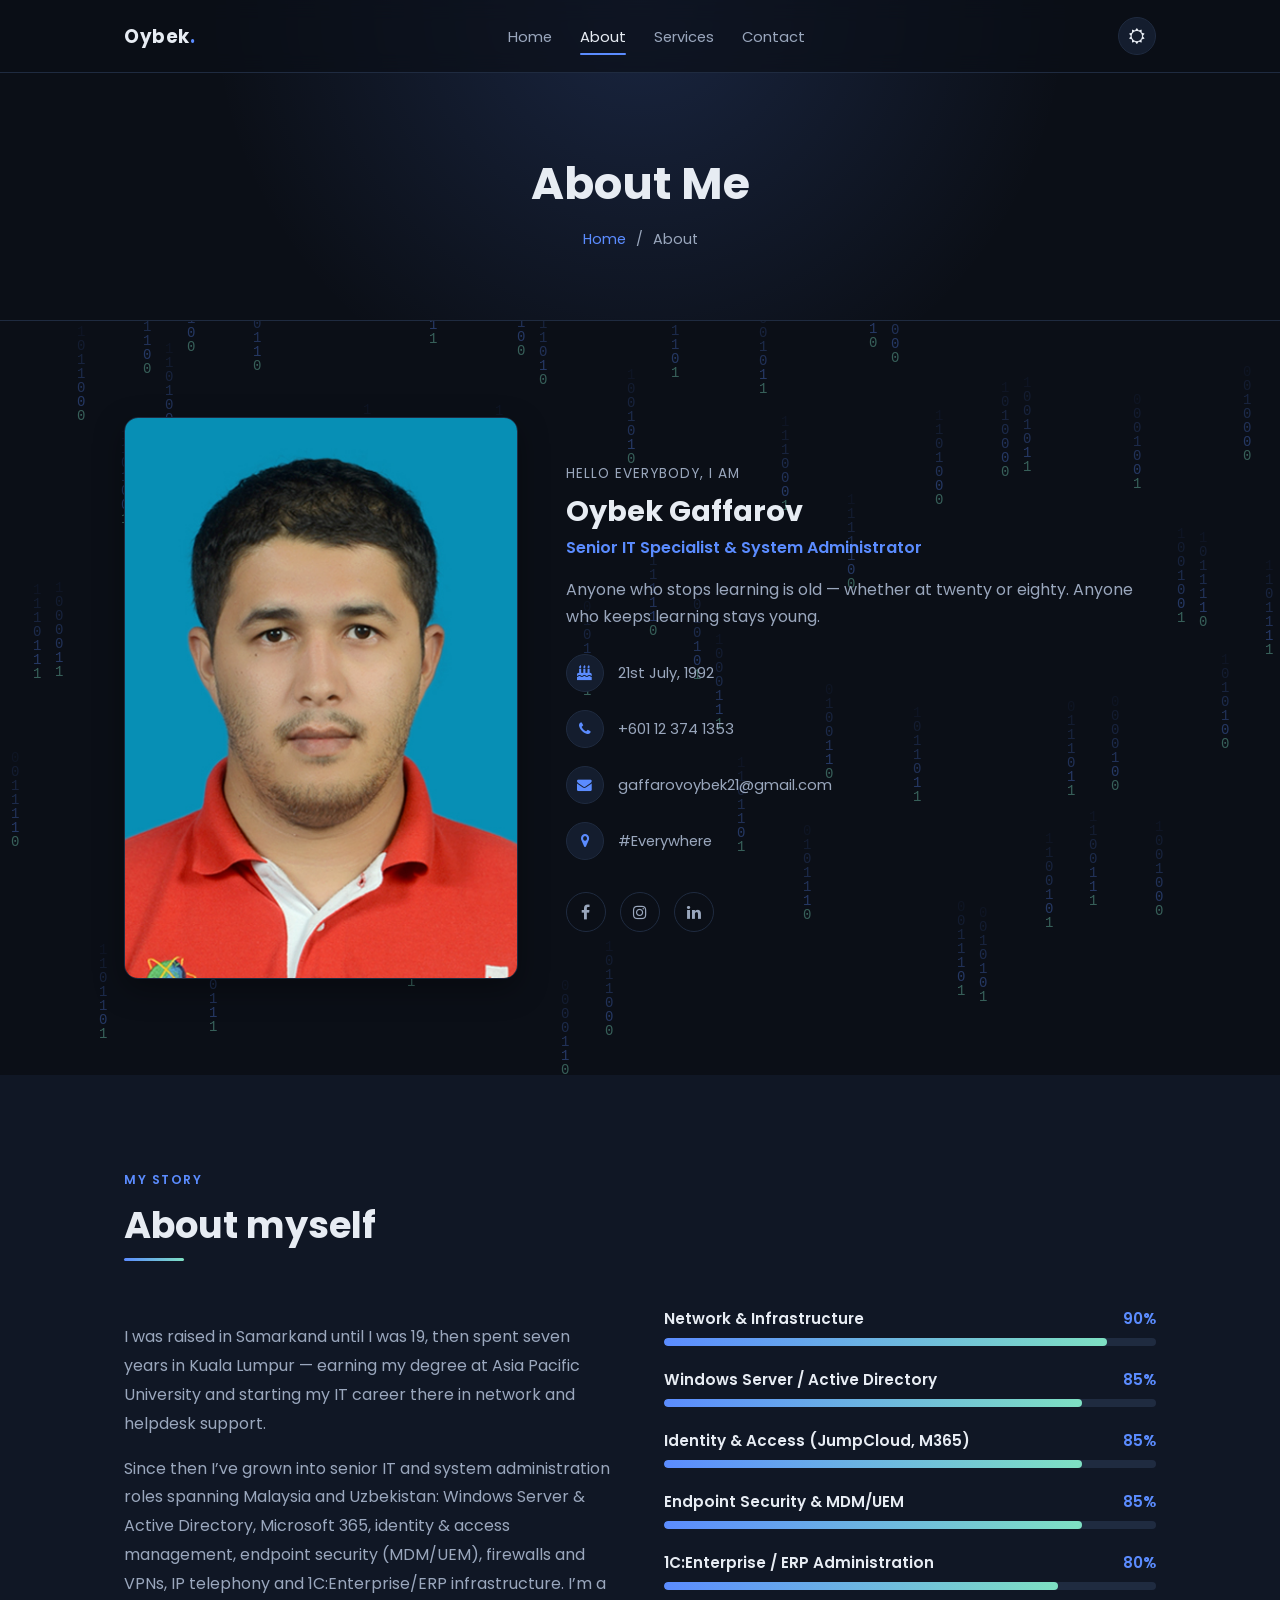
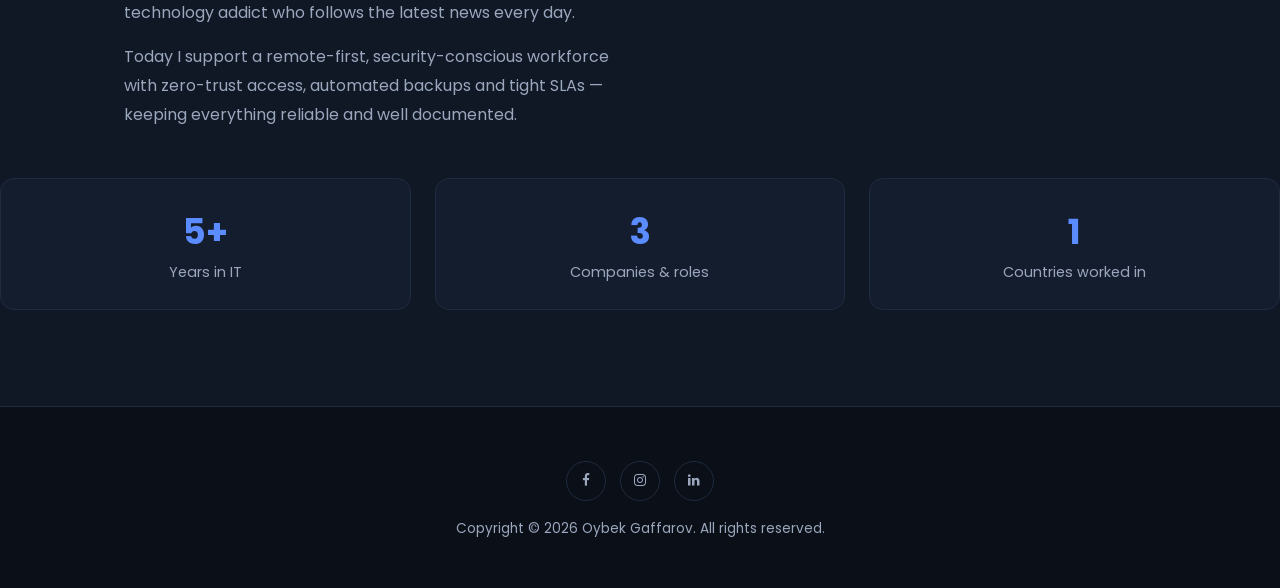
==== commit b674ce62: "Add themed animated canvas backgrounds per section (server, bars, timeline, mesh, signal)" ====
--- a/about-us.html
+++ b/about-us.html
@@ -48,6 +48,7 @@
 	</header>
 
 	<section>
+		<canvas class="sec-bg" data-anim="server"></canvas>
 		<div class="container">
 			<div class="profile-grid">
 				<div class="photo reveal"><img src="img/personal-2.jpg" alt="Oybek Gaffarov"></div>
@@ -73,6 +74,7 @@
 	</section>
 
 	<section class="bg-soft">
+		<canvas class="sec-bg" data-anim="server"></canvas>
 		<div class="container">
 			<div class="section-head reveal">
 				<div class="eyebrow">My story</div>
--- a/css/modern.css
+++ b/css/modern.css
@@ -155,37 +155,18 @@
 
 .bg-soft{background:var(--bg-soft);}
 
-/* Per-section cohesive background tints (subtle, accent-based) */
-section[id]{position:relative;}
-#about{background:
-  radial-gradient(circle at 85% 15%,rgba(91,140,255,.10),transparent 45%),
-  var(--bg-soft);}
-#skills{background:
-  radial-gradient(circle at 12% 20%,rgba(126,224,195,.09),transparent 45%),
-  var(--bg);}
-#experience{background:
-  radial-gradient(circle at 90% 80%,rgba(126,224,195,.10),transparent 50%),
-  var(--bg-soft);}
-#services{background:
-  radial-gradient(circle at 15% 85%,rgba(91,140,255,.10),transparent 48%),
-  var(--bg);}
-#contact{background:
-  radial-gradient(circle at 80% 20%,rgba(91,140,255,.10),transparent 45%),
-  radial-gradient(circle at 15% 90%,rgba(126,224,195,.08),transparent 45%),
-  var(--bg-soft);}
-
-/* Inner-page section tints (match the home-page sections) */
-.page-about section{background:
-  radial-gradient(circle at 85% 15%,rgba(91,140,255,.08),transparent 45%),var(--bg);}
-.page-about section.bg-soft{background:
-  radial-gradient(circle at 12% 20%,rgba(126,224,195,.09),transparent 45%),var(--bg-soft);}
-.page-services section{background:
-  radial-gradient(circle at 15% 85%,rgba(91,140,255,.09),transparent 48%),var(--bg);}
-.page-services section.bg-soft{background:
-  radial-gradient(circle at 90% 80%,rgba(126,224,195,.10),transparent 50%),var(--bg-soft);}
-.page-contact section{background:
-  radial-gradient(circle at 80% 20%,rgba(91,140,255,.09),transparent 45%),
-  radial-gradient(circle at 15% 90%,rgba(126,224,195,.08),transparent 45%),var(--bg);}
+/* Per-section animated canvas backgrounds (themed per section) */
+section[id]{position:relative;overflow:hidden;}
+#about,#experience,#contact{background:var(--bg-soft);}
+#skills,#services{background:var(--bg);}
+.sec-bg{position:absolute;inset:0;width:100%;height:100%;z-index:0;opacity:.55;pointer-events:none;}
+section[id] > .container{position:relative;z-index:1;}
+
+/* Inner-page sections also host canvases */
+.page-about section,.page-services section,.page-contact section{position:relative;overflow:hidden;}
+.page-about section,.page-services section,.page-contact section{background:var(--bg);}
+.page-about section.bg-soft,.page-services section.bg-soft,.page-contact section.bg-soft{background:var(--bg-soft);}
+.page-about section > .container,.page-services section > .container,.page-contact section > .container{position:relative;z-index:1;}
 
 /* About grid */
 .about-grid{display:grid;grid-template-columns:1fr 1fr;gap:48px;align-items:start;}
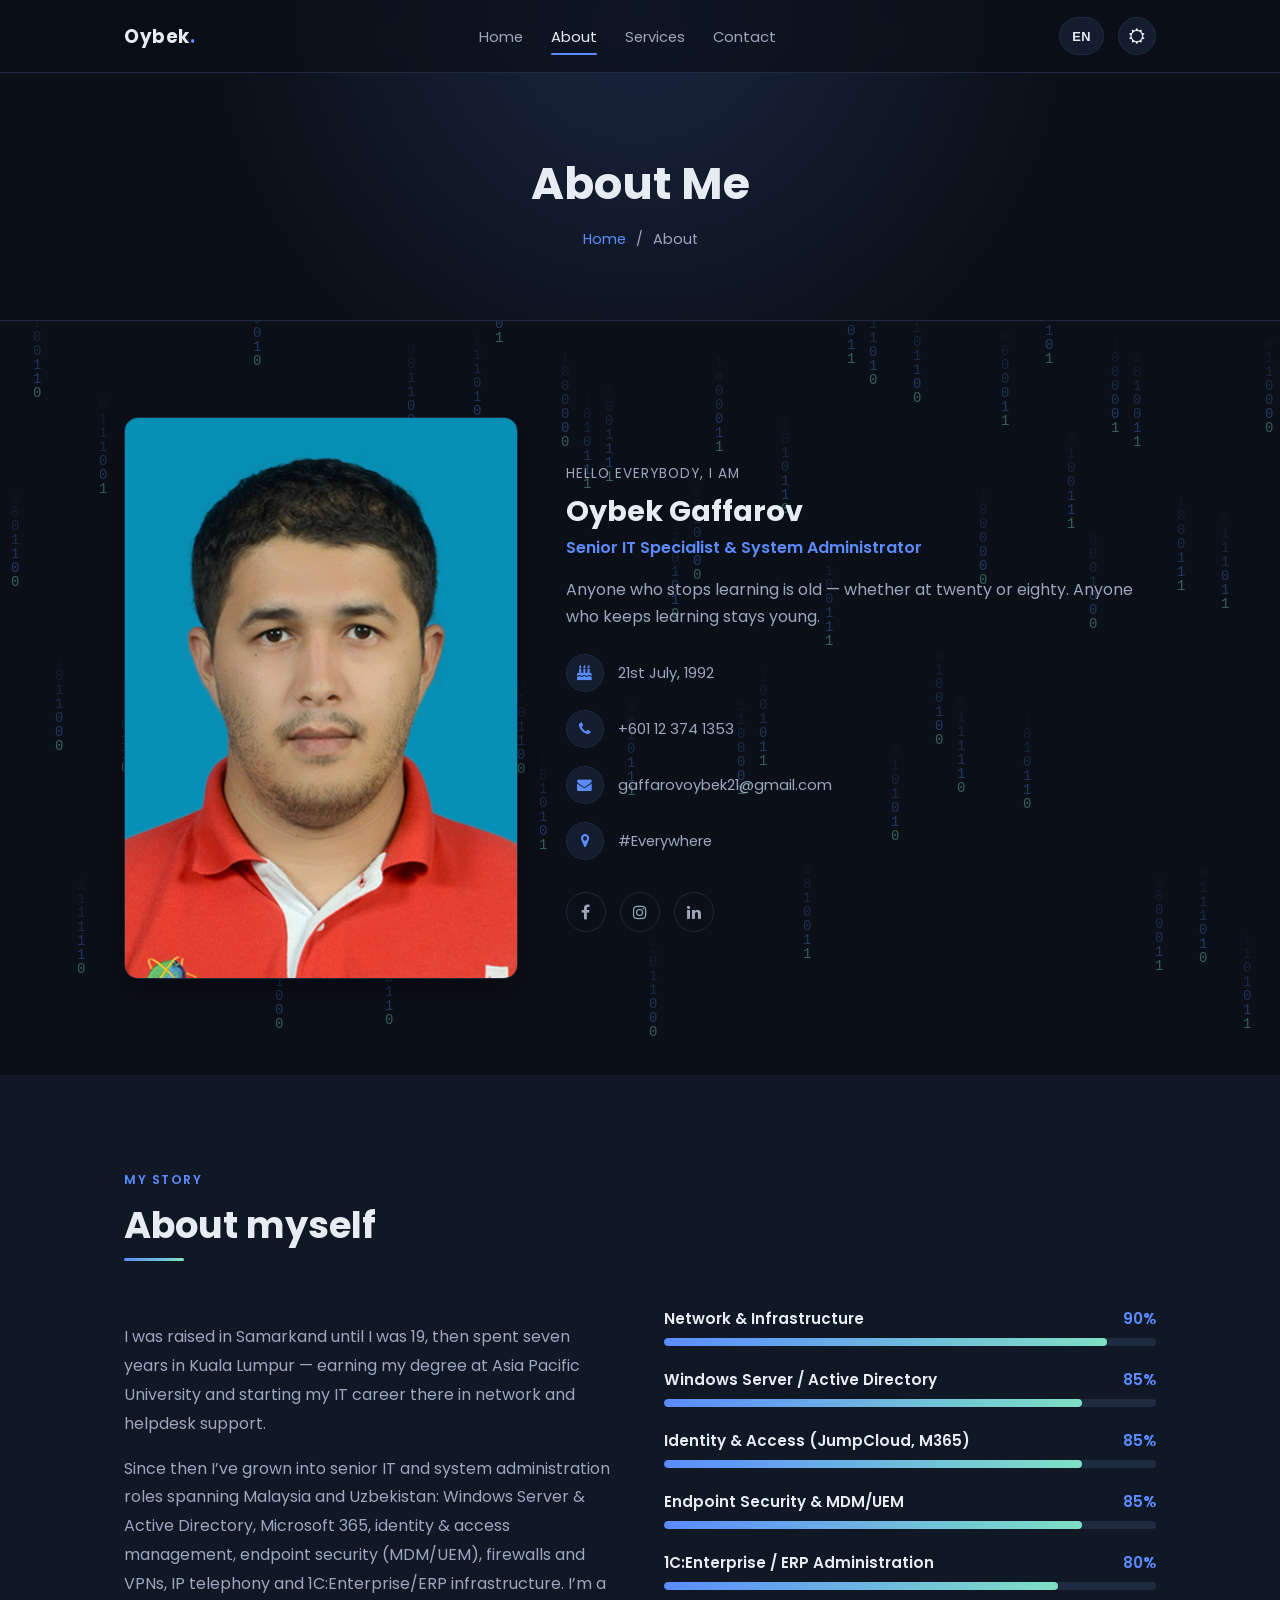
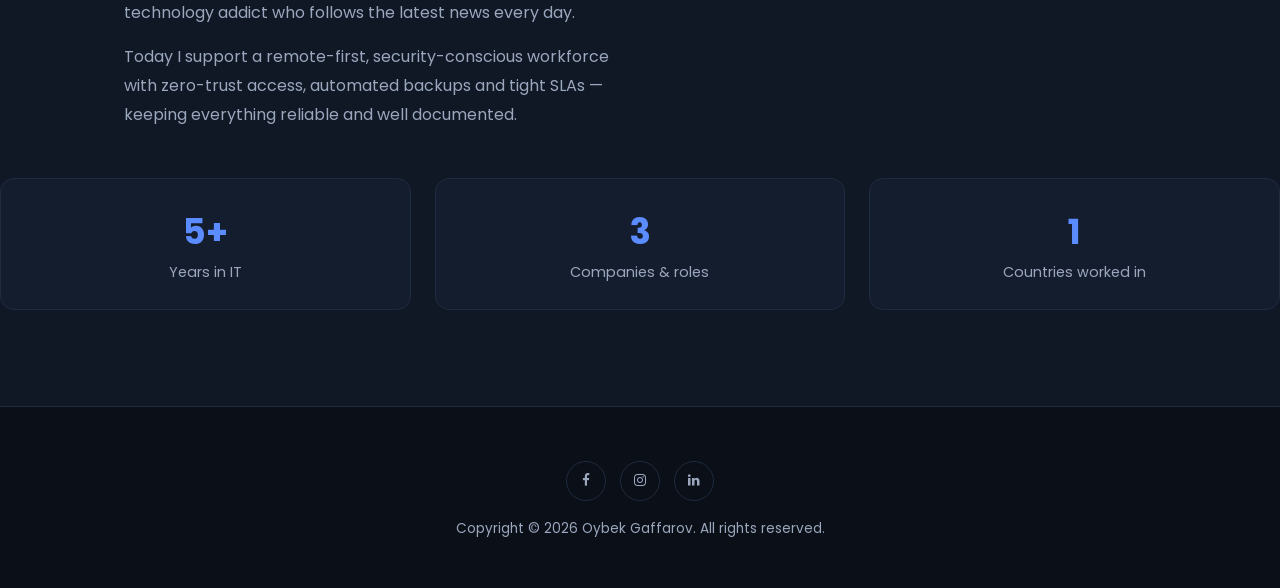
==== commit 0ce97d1a: "Add EN/RU language toggle with full Russian translation across all pages" ====
--- a/about-us.html
+++ b/about-us.html
@@ -28,12 +28,13 @@
 		<div class="container">
 			<a href="index.html" class="brand">Oybek<span>.</span></a>
 			<ul class="nav-links">
-				<li><a href="index.html">Home</a></li>
-				<li><a href="about-us.html" class="active">About</a></li>
-				<li><a href="services.html">Services</a></li>
-				<li><a href="contact.html">Contact</a></li>
+				<li><a href="index.html" data-i18n="nav.home">Home</a></li>
+				<li><a href="about-us.html" class="active" data-i18n="nav.about">About</a></li>
+				<li><a href="services.html" data-i18n="nav.services">Services</a></li>
+				<li><a href="contact.html" data-i18n="nav.contact">Contact</a></li>
 			</ul>
 			<div class="nav-actions">
+				<button class="lang-toggle" aria-label="Toggle language">EN</button>
 				<button class="theme-toggle" aria-label="Toggle theme"><i class="fa fa-sun-o"></i></button>
 				<button class="nav-toggle" aria-label="Toggle menu"><i class="fa fa-bars"></i></button>
 			</div>
@@ -42,8 +43,8 @@
 
 	<header class="page-banner">
 		<div class="container">
-			<h1>About Me</h1>
-			<div class="breadcrumb-nav"><a href="index.html">Home</a><span>/</span><span>About</span></div>
+			<h1 data-i18n="banner.about">About Me</h1>
+			<div class="breadcrumb-nav"><a href="index.html" data-i18n="nav.home">Home</a><span>/</span><span data-i18n="nav.about">About</span></div>
 		</div>
 	</header>
 
@@ -53,15 +54,15 @@
 			<div class="profile-grid">
 				<div class="photo reveal"><img src="img/personal-2.jpg" alt="Oybek Gaffarov"></div>
 				<div class="reveal">
-					<div class="eyebrow">Hello everybody, I am</div>
+					<div class="eyebrow" data-i18n="about2.hello">Hello everybody, I am</div>
 					<h3>Oybek Gaffarov</h3>
-					<div class="subtitle">Senior IT Specialist &amp; System Administrator</div>
-					<p>Anyone who stops learning is old — whether at twenty or eighty. Anyone who keeps learning stays young.</p>
+					<div class="subtitle" data-i18n="about2.role">Senior IT Specialist &amp; System Administrator</div>
+					<p data-i18n="about2.quote">Anyone who stops learning is old — whether at twenty or eighty. Anyone who keeps learning stays young.</p>
 					<ul class="contact-info-list">
-						<li><i class="fa fa-birthday-cake"></i> 21st July, 1992</li>
+						<li><i class="fa fa-birthday-cake"></i> <span data-i18n="about2.dob">21st July, 1992</span></li>
 						<li><i class="fa fa-phone"></i> +601 12 374 1353</li>
 						<li><i class="fa fa-envelope"></i> gaffarovoybek21@gmail.com</li>
-						<li><i class="fa fa-map-marker"></i> #Everywhere</li>
+						<li><i class="fa fa-map-marker"></i> <span data-i18n="about2.everywhere">#Everywhere</span></li>
 					</ul>
 					<div class="social-row">
 						<a href="https://ru-ru.facebook.com/oybek.gaffarov" target="_blank" rel="noopener" aria-label="Facebook"><i class="fa fa-facebook"></i></a>
@@ -77,30 +78,30 @@
 		<canvas class="sec-bg" data-anim="server"></canvas>
 		<div class="container">
 			<div class="section-head reveal">
-				<div class="eyebrow">My story</div>
-				<h2>About myself</h2>
+				<div class="eyebrow" data-i18n="about2.eyebrow2">My story</div>
+				<h2 data-i18n="about2.h2">About myself</h2>
 			</div>
 			<div class="about-grid">
 				<div class="reveal">
-					<p>I was raised in Samarkand until I was 19, then spent seven years in Kuala Lumpur — earning my degree at Asia Pacific University and starting my IT career there in network and helpdesk support.</p>
-						<p>Since then I’ve grown into senior IT and system administration roles spanning Malaysia and Uzbekistan: Windows Server &amp; Active Directory, Microsoft 365, identity &amp; access management, endpoint security (MDM/UEM), firewalls and VPNs, IP telephony and 1C:Enterprise/ERP infrastructure. I’m a technology addict who follows the latest news every day.</p>
-						<p>Today I support a remote-first, security-conscious workforce with zero-trust access, automated backups and tight SLAs — keeping everything reliable and well documented.</p>
+					<p data-i18n="about2.p1">I was raised in Samarkand until I was 19, then spent seven years in Kuala Lumpur — earning my degree at Asia Pacific University and starting my IT career there in network and helpdesk support.</p>
+						<p data-i18n="about2.p2">Since then I’ve grown into senior IT and system administration roles spanning Malaysia and Uzbekistan: Windows Server &amp; Active Directory, Microsoft 365, identity &amp; access management, endpoint security (MDM/UEM), firewalls and VPNs, IP telephony and 1C:Enterprise/ERP infrastructure. I’m a technology addict who follows the latest news every day.</p>
+						<p data-i18n="about2.p3">Today I support a remote-first, security-conscious workforce with zero-trust access, automated backups and tight SLAs — keeping everything reliable and well documented.</p>
 				</div>
 				<div class="reveal">
 					<div class="skills-grid">
-							<div class="skill-item"><h4>Network &amp; Infrastructure <span class="pct">90%</span></h4><div class="bar"><span data-pct="90"></span></div></div>
-							<div class="skill-item"><h4>Windows Server / Active Directory <span class="pct">85%</span></h4><div class="bar"><span data-pct="85"></span></div></div>
-							<div class="skill-item"><h4>Identity &amp; Access (JumpCloud, M365) <span class="pct">85%</span></h4><div class="bar"><span data-pct="85"></span></div></div>
-							<div class="skill-item"><h4>Endpoint Security &amp; MDM/UEM <span class="pct">85%</span></h4><div class="bar"><span data-pct="85"></span></div></div>
-							<div class="skill-item"><h4>1C:Enterprise / ERP Administration <span class="pct">80%</span></h4><div class="bar"><span data-pct="80"></span></div></div>
+							<div class="skill-item"><h4><span data-i18n="skill.network">Network &amp; Infrastructure</span> <span class="pct">90%</span></h4><div class="bar"><span data-pct="90"></span></div></div>
+							<div class="skill-item"><h4><span data-i18n="skill.winserver">Windows Server / Active Directory</span> <span class="pct">85%</span></h4><div class="bar"><span data-pct="85"></span></div></div>
+							<div class="skill-item"><h4><span data-i18n="skill.iam">Identity &amp; Access (JumpCloud, M365)</span> <span class="pct">85%</span></h4><div class="bar"><span data-pct="85"></span></div></div>
+							<div class="skill-item"><h4><span data-i18n="skill.endpoint">Endpoint Security &amp; MDM/UEM</span> <span class="pct">85%</span></h4><div class="bar"><span data-pct="85"></span></div></div>
+							<div class="skill-item"><h4><span data-i18n="skill.erp">1C:Enterprise / ERP Administration</span> <span class="pct">80%</span></h4><div class="bar"><span data-pct="80"></span></div></div>
 						</div>
 					</div>
 				</div>
 			</div>
 			<div class="stats-grid reveal">
-				<div class="stat-card"><div class="num">10+</div><p>Years in IT</p></div>
-				<div class="stat-card"><div class="num">6</div><p>Companies &amp; roles</p></div>
-				<div class="stat-card"><div class="num">2</div><p>Countries worked in</p></div>
+				<div class="stat-card"><div class="num">10+</div><p data-i18n="about2.stat1">Years in IT</p></div>
+				<div class="stat-card"><div class="num">6</div><p data-i18n="about2.stat2">Companies &amp; roles</p></div>
+				<div class="stat-card"><div class="num">2</div><p data-i18n="about2.stat3">Countries worked in</p></div>
 			</div>
 		</div>
 	</section>
@@ -112,11 +113,12 @@
 				<a href="https://www.instagram.com/ogaffarov/" target="_blank" rel="noopener" aria-label="Instagram"><i class="fa fa-instagram"></i></a>
 				<a href="https://my.linkedin.com/in/oybek21" target="_blank" rel="noopener" aria-label="LinkedIn"><i class="fa fa-linkedin"></i></a>
 			</div>
-			<p>Copyright &copy; <script>document.write(new Date().getFullYear());</script> Oybek Gaffarov. All rights reserved.</p>
+			<p>Copyright &copy; <script>document.write(new Date().getFullYear());</script> Oybek Gaffarov. <span data-i18n="footer.rights">All rights reserved.</span></p>
 		</div>
 	</footer>
 
 	<button class="to-top" aria-label="Back to top"><i class="fa fa-angle-up"></i></button>
+	<script src="js/i18n.js"></script>
 	<script src="js/modern.js"></script>
 </body>
 </html>
--- a/css/modern.css
+++ b/css/modern.css
@@ -64,6 +64,12 @@
   cursor:pointer;font-size:1rem;transition:transform .2s ease;
 }
 .theme-toggle:hover{transform:scale(1.08);}
+.lang-toggle{
+  height:38px;padding:0 12px;border-radius:999px;border:1px solid var(--border);
+  background:var(--card);color:var(--text);display:flex;align-items:center;justify-content:center;
+  cursor:pointer;font-size:.8rem;font-weight:700;letter-spacing:.5px;transition:transform .2s ease,color .2s ease,border-color .2s ease;
+}
+.lang-toggle:hover{transform:scale(1.06);color:var(--accent);border-color:var(--accent);}
 .nav-toggle{display:none;background:none;border:none;color:var(--text);font-size:1.4rem;cursor:pointer;}
 
 @media (max-width:820px){
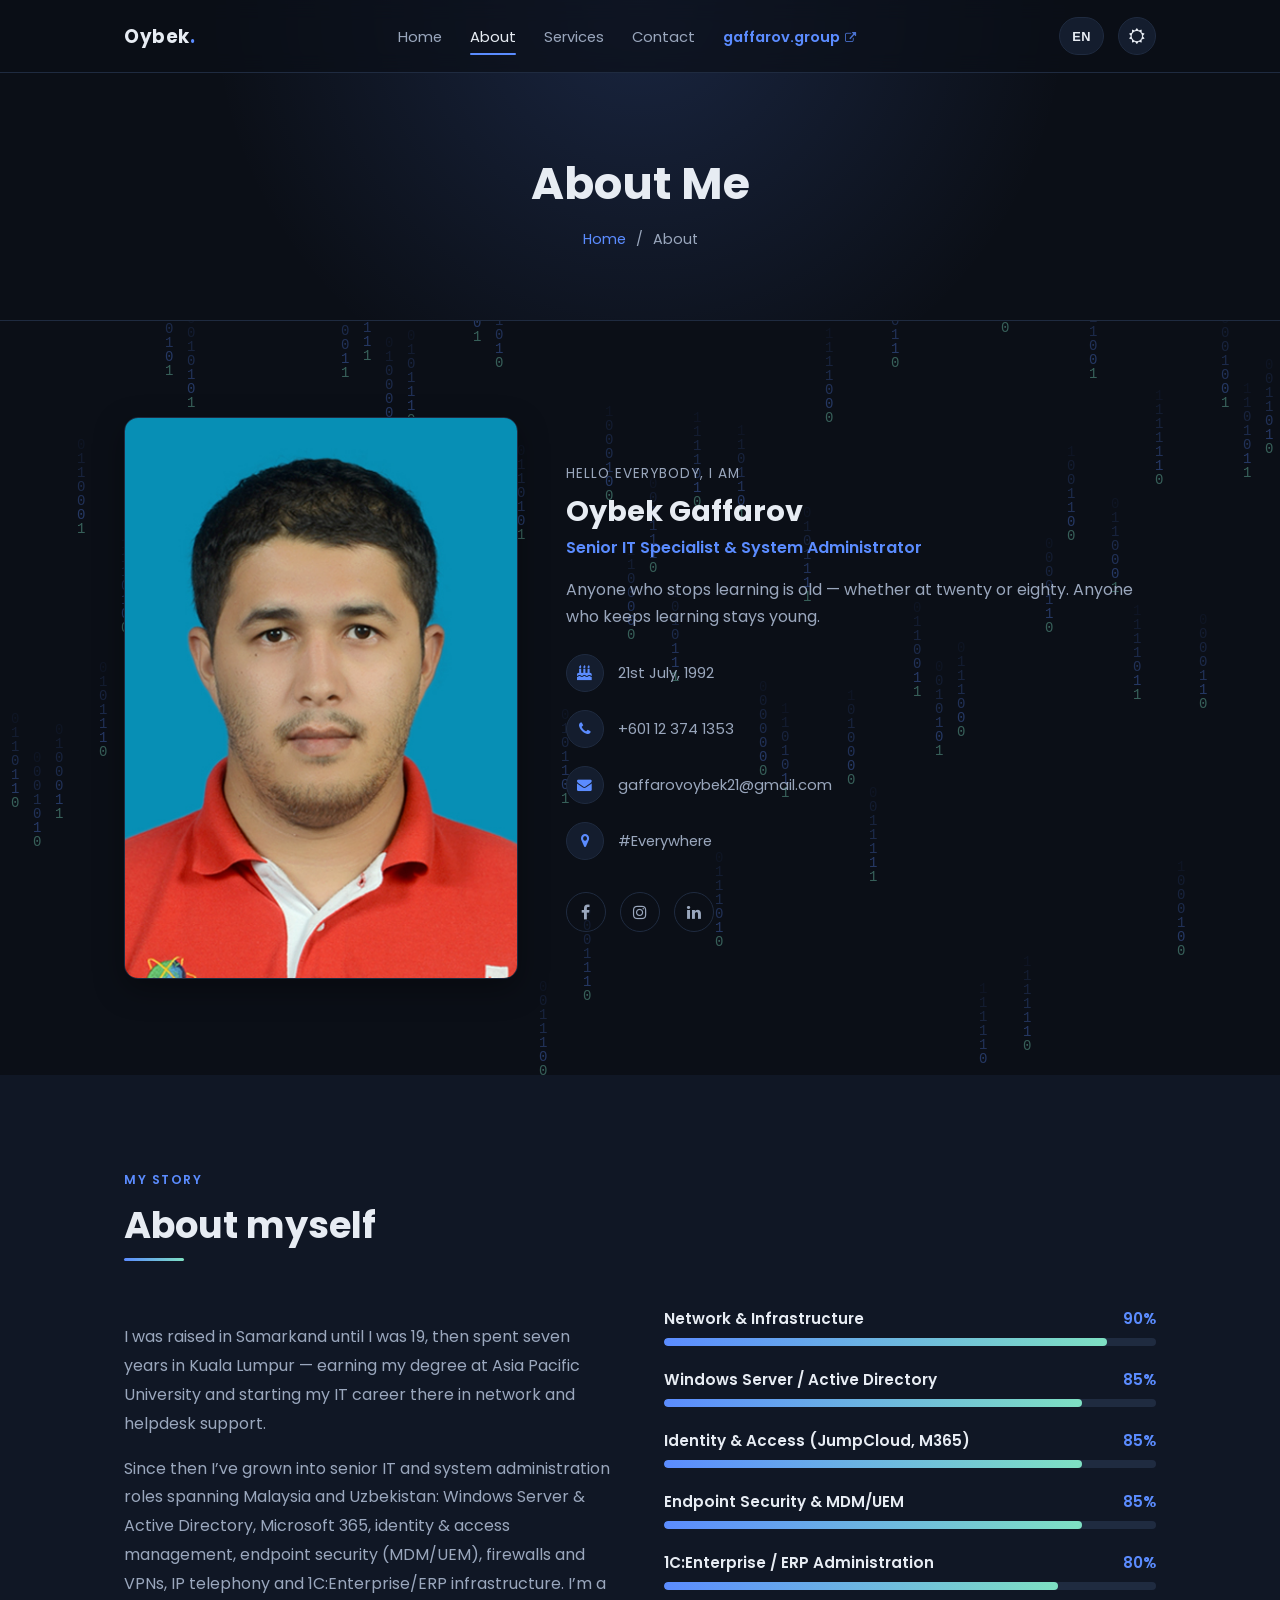
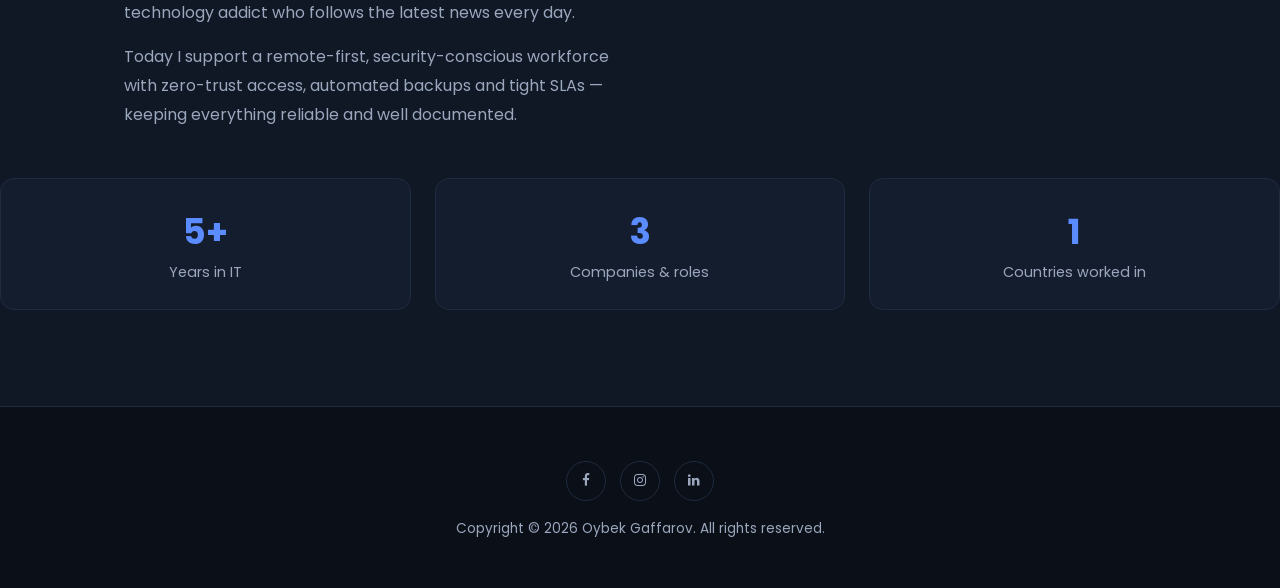
==== commit 236ede7c: "Add gaffarov.group link to nav and switch tab icon to teal chevron Co-Authored-By: Claude Opus 4.8 <" ====
--- a/about-us.html
+++ b/about-us.html
@@ -32,6 +32,7 @@
 				<li><a href="about-us.html" class="active" data-i18n="nav.about">About</a></li>
 				<li><a href="services.html" data-i18n="nav.services">Services</a></li>
 				<li><a href="contact.html" data-i18n="nav.contact">Contact</a></li>
+			<li><a href="https://gaffarov.group" target="_blank" rel="noopener" class="nav-ext">gaffarov.group <i class="fa fa-external-link"></i></a></li>
 			</ul>
 			<div class="nav-actions">
 				<button class="lang-toggle" aria-label="Toggle language">EN</button>
--- a/css/modern.css
+++ b/css/modern.css
@@ -57,6 +57,8 @@
 .nav-links a.active::after{
   content:"";position:absolute;left:0;bottom:-2px;width:100%;height:2px;background:var(--accent);border-radius:2px;
 }
+.nav-links a.nav-ext{color:var(--accent);font-weight:600;}
+.nav-links a.nav-ext i{font-size:.72rem;opacity:.8;margin-left:1px;}
 .nav-actions{display:flex;align-items:center;gap:14px;}
 .theme-toggle{
   width:38px;height:38px;border-radius:50%;border:1px solid var(--border);
@@ -383,6 +385,51 @@
 /* Parallax-ready elements */
 .hero-portrait,.hero .blob{will-change:transform;}
 
+/* Projects / case studies */
+.card.project{display:flex;flex-direction:column;}
+.project-meta{
+  font-size:.78rem;color:var(--accent);text-transform:uppercase;letter-spacing:.06em;
+  margin:0 0 12px;font-weight:600;
+}
+.card.project .project-problem{
+  color:var(--text);font-size:.9rem;line-height:1.6;margin:0 0 10px;
+  padding-left:12px;border-left:2px solid var(--accent-2);
+}
+.project-tags{display:flex;flex-wrap:wrap;gap:8px;margin-top:16px;}
+.project-tags span{
+  font-size:.74rem;color:var(--text-dim);background:var(--bg-soft);
+  border:1px solid var(--border);padding:5px 11px;border-radius:999px;
+}
+.project-link{
+  display:inline-flex;align-items:center;gap:8px;align-self:flex-start;
+  margin-top:18px;font-size:.84rem;font-weight:600;color:var(--accent);
+  text-decoration:none;transition:gap .25s ease,color .25s ease;
+}
+.project-link:hover{gap:12px;color:var(--accent-2);}
+.project-link i{font-size:.8rem;}
+
+/* Credentials */
+.creds-title{margin:44px 0 20px;font-size:1.1rem;}
+.creds-grid{display:grid;grid-template-columns:repeat(4,1fr);gap:18px;}
+.cred{
+  background:var(--card);border:1px solid var(--border);border-radius:var(--radius);
+  padding:22px 18px;text-align:center;display:flex;flex-direction:column;align-items:center;gap:6px;
+  transition:transform .3s ease,border-color .3s ease;
+}
+.cred:hover{transform:translateY(-5px);border-color:var(--accent);}
+.cred i{font-size:1.5rem;color:var(--accent);margin-bottom:4px;}
+.cred h5{margin:0;font-size:.9rem;line-height:1.4;}
+.cred span{font-size:.78rem;color:var(--text-dim);}
+.cred .cred-year{color:var(--accent-2);font-weight:600;}
+.pill-now{
+  display:inline-block;margin-left:8px;font-size:.68rem;font-weight:700;
+  text-transform:uppercase;letter-spacing:.05em;
+  /* fixed dark ink: --accent-2 stays mint in both themes, so --bg would
+     flip to near-white in light mode and fail contrast */
+  color:#0b0f17;
+  background:var(--accent-2);padding:2px 8px;border-radius:999px;vertical-align:middle;
+}
+
 @media (max-width:900px){
   .hero .container{grid-template-columns:1fr;text-align:center;}
   .hero-portrait{order:-1;}
@@ -391,4 +438,9 @@
   .cards-grid{grid-template-columns:1fr;}
   .form-row{grid-template-columns:1fr;}
   .facts{grid-template-columns:1fr;}
-}
+  .creds-grid{grid-template-columns:repeat(2,1fr);}
+}
+
+@media (max-width:520px){
+  .creds-grid{grid-template-columns:1fr;}
+}
